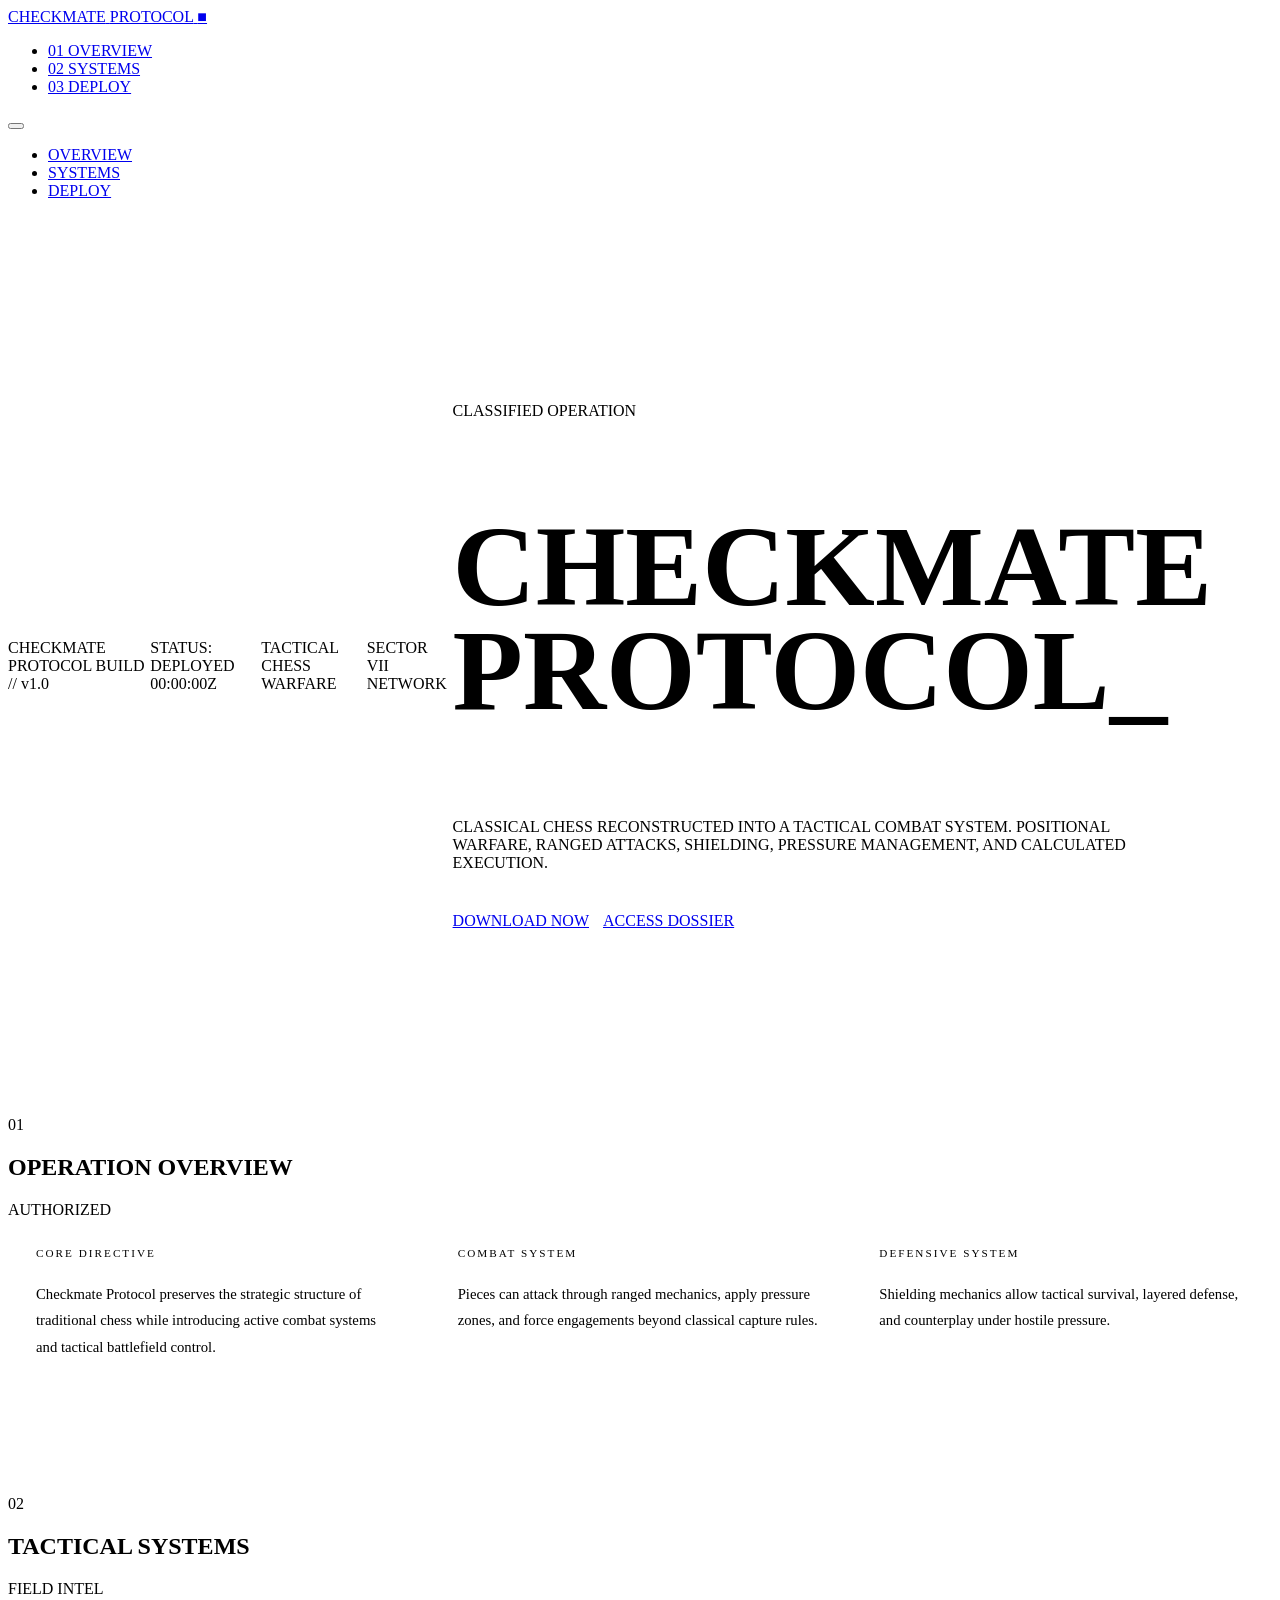
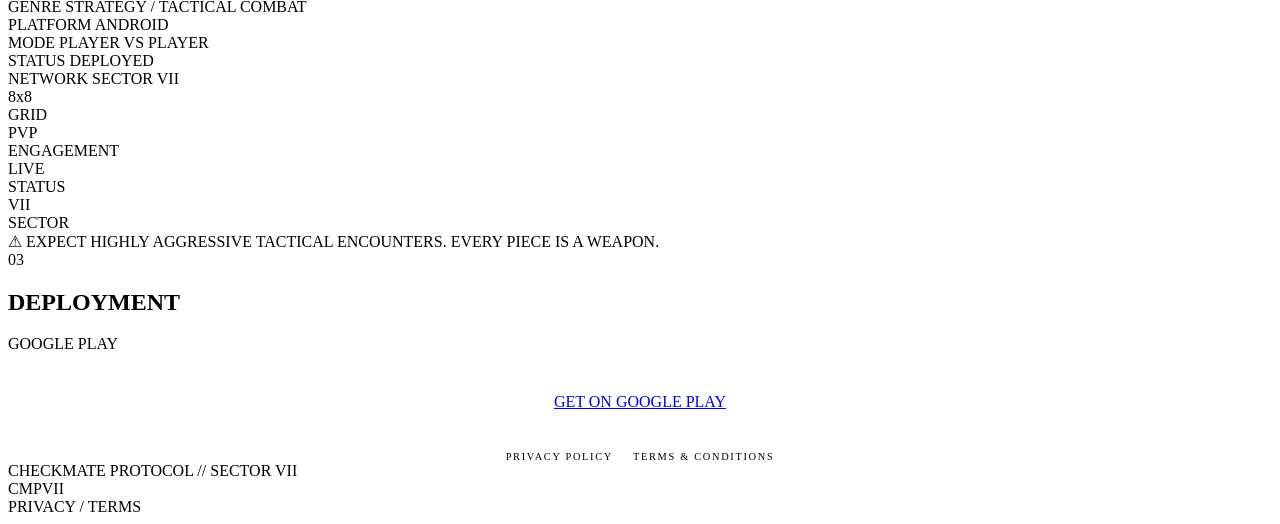
==== blocboy/index.html @ e49cb284 "website updated" ====
<!doctype html>
<html lang="en">
    <head>
        <meta charset="UTF-8" />
        <meta name="viewport" content="width=device-width, initial-scale=1.0" />

        <title>Checkmate Protocol</title>

        <meta
            name="description"
            content="Checkmate Protocol — Tactical chess warfare fused with ranged combat."
        />

        <link rel="stylesheet" href="../style.css" />

        <link rel="preconnect" href="https://fonts.googleapis.com" />
        <link rel="preconnect" href="https://fonts.gstatic.com" crossorigin />

        <link
            href="https://fonts.googleapis.com/css2?family=Share+Tech+Mono&family=Oxanium:wght@300;400;600;700;800&family=Rajdhani:wght@300;400;500;600;700&display=swap"
            rel="stylesheet"
        />

        <style>
            /* ───────────────────────────── */
            /* CHECKMATE PROTOCOL OVERRIDES */
            /* ───────────────────────────── */

            .cmp-hero {
                min-height: 100vh;
                display: flex;
                align-items: center;
                position: relative;
                overflow: hidden;
            }

            .cmp-layout {
                display: grid;
                grid-template-columns: 1.1fr 0.9fr;
                gap: 60px;
                align-items: center;
                width: 100%;
                position: relative;
                z-index: 2;
            }

            .cmp-title {
                font-size: clamp(3.2rem, 9vw, 8rem);
                line-height: 0.9;
            }

            .cmp-sub {
                max-width: 720px;
                margin-top: 28px;
            }

            .cmp-actions {
                display: flex;
                gap: 14px;
                margin-top: 40px;
                flex-wrap: wrap;
            }

            .cmp-visual {
                position: relative;
                width: 100%;
                aspect-ratio: 1;
                max-width: 520px;
                margin-inline: auto;
                border: 1px solid var(--border-hard);
                background: var(--bg-deep);
                overflow: hidden;
            }

            .cmp-visual::before {
                content: "";
                position: absolute;
                inset: 0;
                background: radial-gradient(
                    circle at center,
                    rgba(200, 64, 64, 0.12),
                    transparent 70%
                );
                pointer-events: none;
            }

            .cmp-overlay {
                position: absolute;
                inset: 0;
                background: linear-gradient(
                    to bottom,
                    rgba(0, 0, 0, 0) 0%,
                    rgba(0, 0, 0, 0.4) 100%
                );
                pointer-events: none;
            }

            .cmp-tagline {
                position: absolute;
                bottom: 18px;
                left: 18px;
                font-family: var(--mono);
                font-size: 0.58rem;
                letter-spacing: 0.18em;
                color: var(--text-dim);
            }

            .cmp-status {
                position: absolute;
                top: 18px;
                right: 18px;
                font-family: var(--mono);
                font-size: 0.58rem;
                letter-spacing: 0.16em;
                color: var(--accent);
                display: flex;
                align-items: center;
                gap: 8px;
            }

            .cmp-section {
                position: relative;
            }

            .cmp-grid {
                display: grid;
                grid-template-columns: repeat(3, 1fr);
                gap: 1px;
                background: var(--border-hard);
            }

            .cmp-card {
                background: var(--bg-raised);
                padding: 28px;
                min-height: 220px;
            }

            .cmp-card-title {
                font-family: var(--mono);
                font-size: 0.7rem;
                letter-spacing: 0.18em;
                color: var(--accent);
                margin-bottom: 22px;
            }

            .cmp-card p {
                color: var(--text-muted);
                line-height: 1.8;
                font-size: 0.92rem;
            }

            .cmp-download {
                text-align: center;
                padding-top: 40px;
            }

            .cmp-download .btn-primary {
                min-width: 260px;
                justify-content: center;
            }

            .cmp-legal {
                margin-top: 40px;
                display: flex;
                justify-content: center;
                gap: 20px;
                flex-wrap: wrap;
            }

            .cmp-legal a {
                font-family: var(--mono);
                font-size: 0.65rem;
                letter-spacing: 0.16em;
                color: var(--text-dim);
                text-decoration: none;
                transition: color 0.2s;
            }

            .cmp-legal a:hover {
                color: var(--accent);
            }

            /* ───────────────────────────── */
            /* TABLET */
            /* ───────────────────────────── */

            @media (max-width: 1100px) {
                .cmp-layout {
                    grid-template-columns: 1fr;
                    gap: 50px;
                }

                .cmp-visual {
                    max-width: 440px;
                }

                .cmp-grid {
                    grid-template-columns: 1fr;
                }
            }

            /* ───────────────────────────── */
            /* MOBILE */
            /* ───────────────────────────── */

            /* ── 768px tablet portrait ── */
            @media (max-width: 768px) {
                .cmp-hero {
                    padding: 90px 20px 64px;
                }
                .cmp-title {
                    font-size: clamp(2.6rem, 14vw, 5rem);
                }
                .cmp-sub {
                    font-size: 0.65rem;
                    line-height: 1.9;
                }
                .hud-tr {
                    right: 20px;
                }
                .hud-br {
                    right: 20px;
                }
                .hud-bl {
                    bottom: 44px;
                    left: 20px;
                }
                .cmp-actions {
                    flex-direction: column;
                    width: 100%;
                }
                .cmp-actions a {
                    width: 100%;
                    justify-content: center;
                    text-align: center;
                    display: flex;
                }
                .cmp-visual {
                    max-width: 100%;
                }
                .cmp-card {
                    padding: 22px;
                    min-height: unset;
                }
                .intel-layout {
                    grid-template-columns: 1fr;
                }
                .intel-stats {
                    grid-template-columns: repeat(4, 1fr);
                }
                .stat {
                    padding: 24px 16px;
                }
                .stat-num {
                    font-size: 2rem;
                }
                .dossier-field {
                    grid-template-columns: 130px 1fr;
                }
                .cmp-download .btn-primary {
                    width: 100%;
                    min-width: unset;
                }
                .footer {
                    flex-direction: column;
                    gap: 8px;
                    text-align: center;
                    padding: 18px 20px;
                }
            }

            /* ── 480px mobile ── */
            @media (max-width: 480px) {
                .cmp-hero {
                    padding: 80px 16px 56px;
                    min-height: 100svh;
                }
                .cmp-layout {
                    gap: 36px;
                }
                .cmp-title {
                    font-size: clamp(2.2rem, 16vw, 4rem);
                    line-height: 0.95;
                }
                .hero-divider {
                    margin: 20px 0;
                }
                .cmp-sub {
                    font-size: 0.62rem;
                    margin-bottom: 28px;
                }
                .hud-tl,
                .hud-tr,
                .hud-bl,
                .hud-br {
                    display: none;
                }
                .scroll-indicator {
                    display: none;
                }
                .section-header {
                    margin-bottom: 28px;
                    padding-bottom: 12px;
                }
                .section-title {
                    font-size: 1.2rem;
                    letter-spacing: 0.08em;
                }
                .cmp-visual {
                    max-width: 100%;
                }
                .cmp-tagline,
                .cmp-status {
                    font-size: 0.48rem;
                }
                .cmp-card {
                    padding: 20px 18px;
                }
                .cmp-card p {
                    font-size: 0.84rem;
                }
                .intel-stats {
                    grid-template-columns: 1fr 1fr;
                }
                .stat {
                    padding: 20px 16px;
                }
                .stat-num {
                    font-size: 1.8rem;
                }
                .dossier-field {
                    grid-template-columns: 1fr;
                }
                .field-label {
                    border-right: none;
                    border-bottom: 1px solid var(--border);
                    padding: 10px 16px 6px;
                    font-size: 0.5rem;
                }
                .field-value {
                    padding: 6px 16px 10px;
                    font-size: 0.65rem;
                }
                .cmp-download .btn-primary {
                    width: 100%;
                    min-width: unset;
                }
                .footer {
                    padding: 16px;
                }
                .footer-left,
                .footer-right {
                    font-size: 0.5rem;
                }
            }

            /* ── 360px tiny phones ── */
            @media (max-width: 360px) {
                .cmp-hero {
                    padding: 72px 14px 48px;
                }
                .cmp-title {
                    font-size: clamp(1.9rem, 18vw, 3rem);
                }
                section {
                    padding: 44px 14px;
                }
                .intel {
                    padding: 44px 14px;
                }
            }
        </style>
    </head>

    <body>
        <!-- CURSOR -->

        <div class="cursor" id="cursor"></div>
        <div class="cursor-ring" id="cursorRing"></div>

        <!-- FX -->

        <div class="noise"></div>
        <div class="scanline"></div>

        <!-- NAV -->

        <nav class="nav" id="nav">
            <a href="index.html" class="nav-logo">
                <span class="logo-prefix">CHECKMATE</span>
                <span class="logo-accent">PROTOCOL</span>
                <span class="logo-status blink">■</span>
            </a>

            <ul class="nav-links">
                <li>
                    <a href="#overview" class="nav-link">
                        <span class="nav-num">01</span>
                        OVERVIEW
                    </a>
                </li>

                <li>
                    <a href="#systems" class="nav-link">
                        <span class="nav-num">02</span>
                        SYSTEMS
                    </a>
                </li>

                <li>
                    <a href="#deploy" class="nav-link">
                        <span class="nav-num">03</span>
                        DEPLOY
                    </a>
                </li>
            </ul>

            <!-- MOBILE -->

            <button class="nav-toggle" id="navToggle" aria-label="Toggle menu">
                <span></span>
                <span></span>
                <span></span>
            </button>
        </nav>

        <!-- MOBILE MENU -->

        <div class="mobile-menu" id="mobileMenu">
            <ul>
                <li>
                    <a href="#overview" class="mobile-link"> OVERVIEW </a>
                </li>

                <li>
                    <a href="#systems" class="mobile-link"> SYSTEMS </a>
                </li>

                <li>
                    <a href="#deploy" class="mobile-link"> DEPLOY </a>
                </li>
            </ul>
        </div>

        <!-- HERO -->

        <section class="hero cmp-hero">
            <div class="hero-grid"></div>

            <div class="hero-hud hud-tl">
                <span>CHECKMATE PROTOCOL</span>
                <span>BUILD // v1.0</span>
            </div>

            <div class="hero-hud hud-tr">
                <span>STATUS: <span class="accent">DEPLOYED</span></span>
                <span id="heroTime">00:00:00Z</span>
            </div>

            <div class="hero-hud hud-bl">
                <span>TACTICAL CHESS WARFARE</span>
            </div>

            <div class="hero-hud hud-br">
                <span>SECTOR VII NETWORK</span>
            </div>

            <div class="cmp-layout">
                <!-- LEFT -->

                <div class="hero-content">
                    <div class="hero-tag reveal">CLASSIFIED OPERATION</div>

                    <h1 class="hero-title cmp-title reveal">
                        <span class="line"> CHECKMATE </span>

                        <span class="line hero-vii">
                            PROTOCOL<span class="cursor-blink">_</span>
                        </span>
                    </h1>

                    <div class="hero-divider reveal"></div>

                    <p class="hero-sub cmp-sub reveal">
                        CLASSICAL CHESS RECONSTRUCTED INTO A TACTICAL COMBAT
                        SYSTEM. POSITIONAL WARFARE, RANGED ATTACKS, SHIELDING,
                        PRESSURE MANAGEMENT, AND CALCULATED EXECUTION.
                    </p>

                    <div class="cmp-actions reveal">
                        <a
                            href="https://play.google.com/store/apps/details?id=com.mezzmr.cmp"
                            class="btn-primary"
                            target="_blank"
                            rel="noopener"
                        >
                            DOWNLOAD NOW
                        </a>

                        <a href="#overview" class="btn-ghost">
                            ACCESS DOSSIER
                        </a>
                    </div>
                </div>

                <!-- RIGHT -->

                <div class="cmp-visual reveal">
                    <div class="board-grid"></div>

                    <div class="chessboard-mini" id="chessboardMini"></div>

                    <div class="piece-glow"></div>

                    <div class="cmp-overlay"></div>

                    <div class="cmp-tagline">CHESS // WEAPONIZED</div>

                    <div class="cmp-status">
                        <span class="status-dot active"></span>

                        LIVE ENGAGEMENT
                    </div>
                </div>
            </div>
        </section>

        <!-- OVERVIEW -->

        <section class="cmp-section" id="overview">
            <div class="section-header reveal">
                <span class="section-num">01</span>

                <h2 class="section-title">OPERATION OVERVIEW</h2>

                <span class="section-tag"> AUTHORIZED </span>
            </div>

            <div class="cmp-grid reveal">
                <div class="cmp-card">
                    <div class="cmp-card-title">CORE DIRECTIVE</div>

                    <p>
                        Checkmate Protocol preserves the strategic structure of
                        traditional chess while introducing active combat
                        systems and tactical battlefield control.
                    </p>
                </div>

                <div class="cmp-card">
                    <div class="cmp-card-title">COMBAT SYSTEM</div>

                    <p>
                        Pieces can attack through ranged mechanics, apply
                        pressure zones, and force engagements beyond classical
                        capture rules.
                    </p>
                </div>

                <div class="cmp-card">
                    <div class="cmp-card-title">DEFENSIVE SYSTEM</div>

                    <p>
                        Shielding mechanics allow tactical survival, layered
                        defense, and counterplay under hostile pressure.
                    </p>
                </div>
            </div>
        </section>

        <!-- SYSTEMS -->

        <section class="intel" id="systems">
            <div class="section-header reveal">
                <span class="section-num">02</span>

                <h2 class="section-title">TACTICAL SYSTEMS</h2>

                <span class="section-tag"> FIELD INTEL </span>
            </div>

            <div class="intel-layout reveal">
                <div class="intel-dossier">
                    <div class="dossier-field">
                        <span class="field-label">GENRE</span>
                        <span class="field-value">
                            STRATEGY / TACTICAL COMBAT
                        </span>
                    </div>

                    <div class="dossier-field">
                        <span class="field-label">PLATFORM</span>
                        <span class="field-value"> ANDROID </span>
                    </div>

                    <div class="dossier-field">
                        <span class="field-label">MODE</span>
                        <span class="field-value"> PLAYER VS PLAYER </span>
                    </div>

                    <div class="dossier-field">
                        <span class="field-label">STATUS</span>
                        <span class="field-value accent"> DEPLOYED </span>
                    </div>

                    <div class="dossier-field">
                        <span class="field-label">NETWORK</span>
                        <span class="field-value"> SECTOR VII </span>
                    </div>
                </div>

                <div class="intel-right">
                    <div class="intel-stats">
                        <div class="stat">
                            <div class="stat-num accent">8x8</div>

                            <div class="stat-label">GRID</div>
                        </div>

                        <div class="stat">
                            <div class="stat-num accent">PVP</div>

                            <div class="stat-label">ENGAGEMENT</div>
                        </div>

                        <div class="stat">
                            <div class="stat-num accent">LIVE</div>

                            <div class="stat-label">STATUS</div>
                        </div>

                        <div class="stat">
                            <div class="stat-num accent">VII</div>

                            <div class="stat-label">SECTOR</div>
                        </div>
                    </div>

                    <div class="intel-warning">
                        <span class="warn-icon">⚠</span>

                        <span>
                            EXPECT HIGHLY AGGRESSIVE TACTICAL ENCOUNTERS. EVERY
                            PIECE IS A WEAPON.
                        </span>
                    </div>
                </div>
            </div>
        </section>

        <!-- DEPLOY -->

        <section id="deploy">
            <div class="section-header reveal">
                <span class="section-num">03</span>

                <h2 class="section-title">DEPLOYMENT</h2>

                <span class="section-tag"> GOOGLE PLAY </span>
            </div>

            <div class="cmp-download reveal">
                <a
                    href="https://play.google.com/store/apps/details?id=com.mezzmr.cmp"
                    class="btn-primary btn-play"
                    target="_blank"
                    rel="noopener"
                >
                    GET ON GOOGLE PLAY
                </a>

                <div class="cmp-legal">
                    <a href="privacy-policy.html"> PRIVACY POLICY </a>

                    <a href="terms-of-service.html"> TERMS & CONDITIONS </a>
                </div>
            </div>
        </section>

        <!-- FOOTER -->

        <footer class="footer">
            <div class="footer-left">CHECKMATE PROTOCOL // SECTOR VII</div>

            <div class="footer-logo">CMP<span class="accent">VII</span></div>

            <div class="footer-right">
                <a
                    href="privacy-policy.html"
                    style="color: inherit; text-decoration: none"
                >
                    PRIVACY
                </a>

                /

                <a
                    href="terms-of-service.html"
                    style="color: inherit; text-decoration: none"
                >
                    TERMS
                </a>
            </div>
        </footer>

        <!-- SCRIPT -->

        <script src="../script.js"></script>
    </body>
</html>
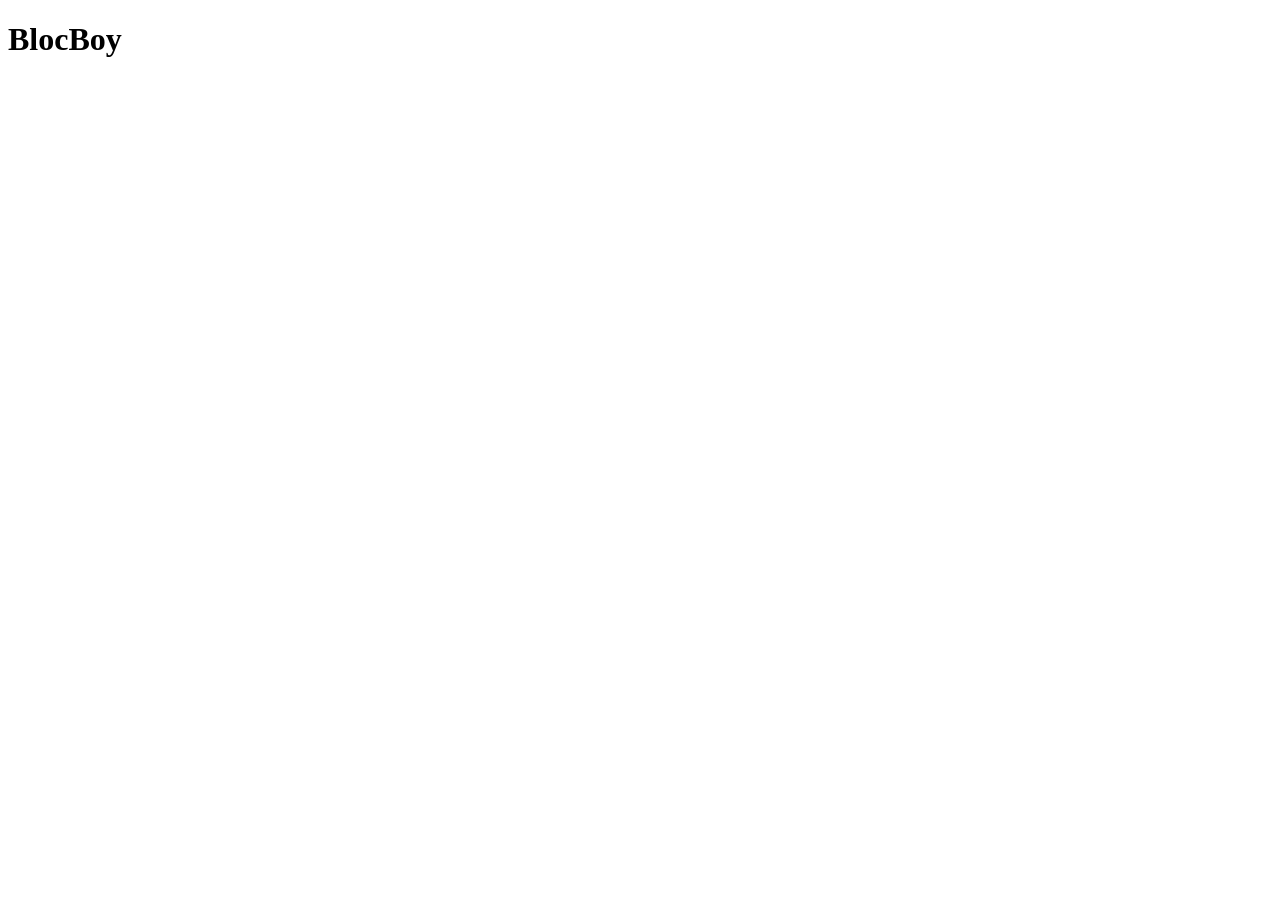
==== commit 334377dc: "website updated" ====
--- a/blocboy/index.html
+++ b/blocboy/index.html
@@ -1,710 +1,11 @@
-<!doctype html>
+<!DOCTYPE html>
 <html lang="en">
     <head>
-        <meta charset="UTF-8" />
-        <meta name="viewport" content="width=device-width, initial-scale=1.0" />
-
-        <title>Checkmate Protocol</title>
-
-        <meta
-            name="description"
-            content="Checkmate Protocol — Tactical chess warfare fused with ranged combat."
-        />
-
-        <link rel="stylesheet" href="../style.css" />
-
-        <link rel="preconnect" href="https://fonts.googleapis.com" />
-        <link rel="preconnect" href="https://fonts.gstatic.com" crossorigin />
-
-        <link
-            href="https://fonts.googleapis.com/css2?family=Share+Tech+Mono&family=Oxanium:wght@300;400;600;700;800&family=Rajdhani:wght@300;400;500;600;700&display=swap"
-            rel="stylesheet"
-        />
-
-        <style>
-            /* ───────────────────────────── */
-            /* CHECKMATE PROTOCOL OVERRIDES */
-            /* ───────────────────────────── */
-
-            .cmp-hero {
-                min-height: 100vh;
-                display: flex;
-                align-items: center;
-                position: relative;
-                overflow: hidden;
-            }
-
-            .cmp-layout {
-                display: grid;
-                grid-template-columns: 1.1fr 0.9fr;
-                gap: 60px;
-                align-items: center;
-                width: 100%;
-                position: relative;
-                z-index: 2;
-            }
-
-            .cmp-title {
-                font-size: clamp(3.2rem, 9vw, 8rem);
-                line-height: 0.9;
-            }
-
-            .cmp-sub {
-                max-width: 720px;
-                margin-top: 28px;
-            }
-
-            .cmp-actions {
-                display: flex;
-                gap: 14px;
-                margin-top: 40px;
-                flex-wrap: wrap;
-            }
-
-            .cmp-visual {
-                position: relative;
-                width: 100%;
-                aspect-ratio: 1;
-                max-width: 520px;
-                margin-inline: auto;
-                border: 1px solid var(--border-hard);
-                background: var(--bg-deep);
-                overflow: hidden;
-            }
-
-            .cmp-visual::before {
-                content: "";
-                position: absolute;
-                inset: 0;
-                background: radial-gradient(
-                    circle at center,
-                    rgba(200, 64, 64, 0.12),
-                    transparent 70%
-                );
-                pointer-events: none;
-            }
-
-            .cmp-overlay {
-                position: absolute;
-                inset: 0;
-                background: linear-gradient(
-                    to bottom,
-                    rgba(0, 0, 0, 0) 0%,
-                    rgba(0, 0, 0, 0.4) 100%
-                );
-                pointer-events: none;
-            }
-
-            .cmp-tagline {
-                position: absolute;
-                bottom: 18px;
-                left: 18px;
-                font-family: var(--mono);
-                font-size: 0.58rem;
-                letter-spacing: 0.18em;
-                color: var(--text-dim);
-            }
-
-            .cmp-status {
-                position: absolute;
-                top: 18px;
-                right: 18px;
-                font-family: var(--mono);
-                font-size: 0.58rem;
-                letter-spacing: 0.16em;
-                color: var(--accent);
-                display: flex;
-                align-items: center;
-                gap: 8px;
-            }
-
-            .cmp-section {
-                position: relative;
-            }
-
-            .cmp-grid {
-                display: grid;
-                grid-template-columns: repeat(3, 1fr);
-                gap: 1px;
-                background: var(--border-hard);
-            }
-
-            .cmp-card {
-                background: var(--bg-raised);
-                padding: 28px;
-                min-height: 220px;
-            }
-
-            .cmp-card-title {
-                font-family: var(--mono);
-                font-size: 0.7rem;
-                letter-spacing: 0.18em;
-                color: var(--accent);
-                margin-bottom: 22px;
-            }
-
-            .cmp-card p {
-                color: var(--text-muted);
-                line-height: 1.8;
-                font-size: 0.92rem;
-            }
-
-            .cmp-download {
-                text-align: center;
-                padding-top: 40px;
-            }
-
-            .cmp-download .btn-primary {
-                min-width: 260px;
-                justify-content: center;
-            }
-
-            .cmp-legal {
-                margin-top: 40px;
-                display: flex;
-                justify-content: center;
-                gap: 20px;
-                flex-wrap: wrap;
-            }
-
-            .cmp-legal a {
-                font-family: var(--mono);
-                font-size: 0.65rem;
-                letter-spacing: 0.16em;
-                color: var(--text-dim);
-                text-decoration: none;
-                transition: color 0.2s;
-            }
-
-            .cmp-legal a:hover {
-                color: var(--accent);
-            }
-
-            /* ───────────────────────────── */
-            /* TABLET */
-            /* ───────────────────────────── */
-
-            @media (max-width: 1100px) {
-                .cmp-layout {
-                    grid-template-columns: 1fr;
-                    gap: 50px;
-                }
-
-                .cmp-visual {
-                    max-width: 440px;
-                }
-
-                .cmp-grid {
-                    grid-template-columns: 1fr;
-                }
-            }
-
-            /* ───────────────────────────── */
-            /* MOBILE */
-            /* ───────────────────────────── */
-
-            /* ── 768px tablet portrait ── */
-            @media (max-width: 768px) {
-                .cmp-hero {
-                    padding: 90px 20px 64px;
-                }
-                .cmp-title {
-                    font-size: clamp(2.6rem, 14vw, 5rem);
-                }
-                .cmp-sub {
-                    font-size: 0.65rem;
-                    line-height: 1.9;
-                }
-                .hud-tr {
-                    right: 20px;
-                }
-                .hud-br {
-                    right: 20px;
-                }
-                .hud-bl {
-                    bottom: 44px;
-                    left: 20px;
-                }
-                .cmp-actions {
-                    flex-direction: column;
-                    width: 100%;
-                }
-                .cmp-actions a {
-                    width: 100%;
-                    justify-content: center;
-                    text-align: center;
-                    display: flex;
-                }
-                .cmp-visual {
-                    max-width: 100%;
-                }
-                .cmp-card {
-                    padding: 22px;
-                    min-height: unset;
-                }
-                .intel-layout {
-                    grid-template-columns: 1fr;
-                }
-                .intel-stats {
-                    grid-template-columns: repeat(4, 1fr);
-                }
-                .stat {
-                    padding: 24px 16px;
-                }
-                .stat-num {
-                    font-size: 2rem;
-                }
-                .dossier-field {
-                    grid-template-columns: 130px 1fr;
-                }
-                .cmp-download .btn-primary {
-                    width: 100%;
-                    min-width: unset;
-                }
-                .footer {
-                    flex-direction: column;
-                    gap: 8px;
-                    text-align: center;
-                    padding: 18px 20px;
-                }
-            }
-
-            /* ── 480px mobile ── */
-            @media (max-width: 480px) {
-                .cmp-hero {
-                    padding: 80px 16px 56px;
-                    min-height: 100svh;
-                }
-                .cmp-layout {
-                    gap: 36px;
-                }
-                .cmp-title {
-                    font-size: clamp(2.2rem, 16vw, 4rem);
-                    line-height: 0.95;
-                }
-                .hero-divider {
-                    margin: 20px 0;
-                }
-                .cmp-sub {
-                    font-size: 0.62rem;
-                    margin-bottom: 28px;
-                }
-                .hud-tl,
-                .hud-tr,
-                .hud-bl,
-                .hud-br {
-                    display: none;
-                }
-                .scroll-indicator {
-                    display: none;
-                }
-                .section-header {
-                    margin-bottom: 28px;
-                    padding-bottom: 12px;
-                }
-                .section-title {
-                    font-size: 1.2rem;
-                    letter-spacing: 0.08em;
-                }
-                .cmp-visual {
-                    max-width: 100%;
-                }
-                .cmp-tagline,
-                .cmp-status {
-                    font-size: 0.48rem;
-                }
-                .cmp-card {
-                    padding: 20px 18px;
-                }
-                .cmp-card p {
-                    font-size: 0.84rem;
-                }
-                .intel-stats {
-                    grid-template-columns: 1fr 1fr;
-                }
-                .stat {
-                    padding: 20px 16px;
-                }
-                .stat-num {
-                    font-size: 1.8rem;
-                }
-                .dossier-field {
-                    grid-template-columns: 1fr;
-                }
-                .field-label {
-                    border-right: none;
-                    border-bottom: 1px solid var(--border);
-                    padding: 10px 16px 6px;
-                    font-size: 0.5rem;
-                }
-                .field-value {
-                    padding: 6px 16px 10px;
-                    font-size: 0.65rem;
-                }
-                .cmp-download .btn-primary {
-                    width: 100%;
-                    min-width: unset;
-                }
-                .footer {
-                    padding: 16px;
-                }
-                .footer-left,
-                .footer-right {
-                    font-size: 0.5rem;
-                }
-            }
-
-            /* ── 360px tiny phones ── */
-            @media (max-width: 360px) {
-                .cmp-hero {
-                    padding: 72px 14px 48px;
-                }
-                .cmp-title {
-                    font-size: clamp(1.9rem, 18vw, 3rem);
-                }
-                section {
-                    padding: 44px 14px;
-                }
-                .intel {
-                    padding: 44px 14px;
-                }
-            }
-        </style>
+        <meta charset="UTF-8">
+        <meta name="viewport" content="width=device-width, initial-scale=1.0">
+        <title>Website</title>
     </head>
-
     <body>
-        <!-- CURSOR -->
-
-        <div class="cursor" id="cursor"></div>
-        <div class="cursor-ring" id="cursorRing"></div>
-
-        <!-- FX -->
-
-        <div class="noise"></div>
-        <div class="scanline"></div>
-
-        <!-- NAV -->
-
-        <nav class="nav" id="nav">
-            <a href="index.html" class="nav-logo">
-                <span class="logo-prefix">CHECKMATE</span>
-                <span class="logo-accent">PROTOCOL</span>
-                <span class="logo-status blink">■</span>
-            </a>
-
-            <ul class="nav-links">
-                <li>
-                    <a href="#overview" class="nav-link">
-                        <span class="nav-num">01</span>
-                        OVERVIEW
-                    </a>
-                </li>
-
-                <li>
-                    <a href="#systems" class="nav-link">
-                        <span class="nav-num">02</span>
-                        SYSTEMS
-                    </a>
-                </li>
-
-                <li>
-                    <a href="#deploy" class="nav-link">
-                        <span class="nav-num">03</span>
-                        DEPLOY
-                    </a>
-                </li>
-            </ul>
-
-            <!-- MOBILE -->
-
-            <button class="nav-toggle" id="navToggle" aria-label="Toggle menu">
-                <span></span>
-                <span></span>
-                <span></span>
-            </button>
-        </nav>
-
-        <!-- MOBILE MENU -->
-
-        <div class="mobile-menu" id="mobileMenu">
-            <ul>
-                <li>
-                    <a href="#overview" class="mobile-link"> OVERVIEW </a>
-                </li>
-
-                <li>
-                    <a href="#systems" class="mobile-link"> SYSTEMS </a>
-                </li>
-
-                <li>
-                    <a href="#deploy" class="mobile-link"> DEPLOY </a>
-                </li>
-            </ul>
-        </div>
-
-        <!-- HERO -->
-
-        <section class="hero cmp-hero">
-            <div class="hero-grid"></div>
-
-            <div class="hero-hud hud-tl">
-                <span>CHECKMATE PROTOCOL</span>
-                <span>BUILD // v1.0</span>
-            </div>
-
-            <div class="hero-hud hud-tr">
-                <span>STATUS: <span class="accent">DEPLOYED</span></span>
-                <span id="heroTime">00:00:00Z</span>
-            </div>
-
-            <div class="hero-hud hud-bl">
-                <span>TACTICAL CHESS WARFARE</span>
-            </div>
-
-            <div class="hero-hud hud-br">
-                <span>SECTOR VII NETWORK</span>
-            </div>
-
-            <div class="cmp-layout">
-                <!-- LEFT -->
-
-                <div class="hero-content">
-                    <div class="hero-tag reveal">CLASSIFIED OPERATION</div>
-
-                    <h1 class="hero-title cmp-title reveal">
-                        <span class="line"> CHECKMATE </span>
-
-                        <span class="line hero-vii">
-                            PROTOCOL<span class="cursor-blink">_</span>
-                        </span>
-                    </h1>
-
-                    <div class="hero-divider reveal"></div>
-
-                    <p class="hero-sub cmp-sub reveal">
-                        CLASSICAL CHESS RECONSTRUCTED INTO A TACTICAL COMBAT
-                        SYSTEM. POSITIONAL WARFARE, RANGED ATTACKS, SHIELDING,
-                        PRESSURE MANAGEMENT, AND CALCULATED EXECUTION.
-                    </p>
-
-                    <div class="cmp-actions reveal">
-                        <a
-                            href="https://play.google.com/store/apps/details?id=com.mezzmr.cmp"
-                            class="btn-primary"
-                            target="_blank"
-                            rel="noopener"
-                        >
-                            DOWNLOAD NOW
-                        </a>
-
-                        <a href="#overview" class="btn-ghost">
-                            ACCESS DOSSIER
-                        </a>
-                    </div>
-                </div>
-
-                <!-- RIGHT -->
-
-                <div class="cmp-visual reveal">
-                    <div class="board-grid"></div>
-
-                    <div class="chessboard-mini" id="chessboardMini"></div>
-
-                    <div class="piece-glow"></div>
-
-                    <div class="cmp-overlay"></div>
-
-                    <div class="cmp-tagline">CHESS // WEAPONIZED</div>
-
-                    <div class="cmp-status">
-                        <span class="status-dot active"></span>
-
-                        LIVE ENGAGEMENT
-                    </div>
-                </div>
-            </div>
-        </section>
-
-        <!-- OVERVIEW -->
-
-        <section class="cmp-section" id="overview">
-            <div class="section-header reveal">
-                <span class="section-num">01</span>
-
-                <h2 class="section-title">OPERATION OVERVIEW</h2>
-
-                <span class="section-tag"> AUTHORIZED </span>
-            </div>
-
-            <div class="cmp-grid reveal">
-                <div class="cmp-card">
-                    <div class="cmp-card-title">CORE DIRECTIVE</div>
-
-                    <p>
-                        Checkmate Protocol preserves the strategic structure of
-                        traditional chess while introducing active combat
-                        systems and tactical battlefield control.
-                    </p>
-                </div>
-
-                <div class="cmp-card">
-                    <div class="cmp-card-title">COMBAT SYSTEM</div>
-
-                    <p>
-                        Pieces can attack through ranged mechanics, apply
-                        pressure zones, and force engagements beyond classical
-                        capture rules.
-                    </p>
-                </div>
-
-                <div class="cmp-card">
-                    <div class="cmp-card-title">DEFENSIVE SYSTEM</div>
-
-                    <p>
-                        Shielding mechanics allow tactical survival, layered
-                        defense, and counterplay under hostile pressure.
-                    </p>
-                </div>
-            </div>
-        </section>
-
-        <!-- SYSTEMS -->
-
-        <section class="intel" id="systems">
-            <div class="section-header reveal">
-                <span class="section-num">02</span>
-
-                <h2 class="section-title">TACTICAL SYSTEMS</h2>
-
-                <span class="section-tag"> FIELD INTEL </span>
-            </div>
-
-            <div class="intel-layout reveal">
-                <div class="intel-dossier">
-                    <div class="dossier-field">
-                        <span class="field-label">GENRE</span>
-                        <span class="field-value">
-                            STRATEGY / TACTICAL COMBAT
-                        </span>
-                    </div>
-
-                    <div class="dossier-field">
-                        <span class="field-label">PLATFORM</span>
-                        <span class="field-value"> ANDROID </span>
-                    </div>
-
-                    <div class="dossier-field">
-                        <span class="field-label">MODE</span>
-                        <span class="field-value"> PLAYER VS PLAYER </span>
-                    </div>
-
-                    <div class="dossier-field">
-                        <span class="field-label">STATUS</span>
-                        <span class="field-value accent"> DEPLOYED </span>
-                    </div>
-
-                    <div class="dossier-field">
-                        <span class="field-label">NETWORK</span>
-                        <span class="field-value"> SECTOR VII </span>
-                    </div>
-                </div>
-
-                <div class="intel-right">
-                    <div class="intel-stats">
-                        <div class="stat">
-                            <div class="stat-num accent">8x8</div>
-
-                            <div class="stat-label">GRID</div>
-                        </div>
-
-                        <div class="stat">
-                            <div class="stat-num accent">PVP</div>
-
-                            <div class="stat-label">ENGAGEMENT</div>
-                        </div>
-
-                        <div class="stat">
-                            <div class="stat-num accent">LIVE</div>
-
-                            <div class="stat-label">STATUS</div>
-                        </div>
-
-                        <div class="stat">
-                            <div class="stat-num accent">VII</div>
-
-                            <div class="stat-label">SECTOR</div>
-                        </div>
-                    </div>
-
-                    <div class="intel-warning">
-                        <span class="warn-icon">⚠</span>
-
-                        <span>
-                            EXPECT HIGHLY AGGRESSIVE TACTICAL ENCOUNTERS. EVERY
-                            PIECE IS A WEAPON.
-                        </span>
-                    </div>
-                </div>
-            </div>
-        </section>
-
-        <!-- DEPLOY -->
-
-        <section id="deploy">
-            <div class="section-header reveal">
-                <span class="section-num">03</span>
-
-                <h2 class="section-title">DEPLOYMENT</h2>
-
-                <span class="section-tag"> GOOGLE PLAY </span>
-            </div>
-
-            <div class="cmp-download reveal">
-                <a
-                    href="https://play.google.com/store/apps/details?id=com.mezzmr.cmp"
-                    class="btn-primary btn-play"
-                    target="_blank"
-                    rel="noopener"
-                >
-                    GET ON GOOGLE PLAY
-                </a>
-
-                <div class="cmp-legal">
-                    <a href="privacy-policy.html"> PRIVACY POLICY </a>
-
-                    <a href="terms-of-service.html"> TERMS & CONDITIONS </a>
-                </div>
-            </div>
-        </section>
-
-        <!-- FOOTER -->
-
-        <footer class="footer">
-            <div class="footer-left">CHECKMATE PROTOCOL // SECTOR VII</div>
-
-            <div class="footer-logo">CMP<span class="accent">VII</span></div>
-
-            <div class="footer-right">
-                <a
-                    href="privacy-policy.html"
-                    style="color: inherit; text-decoration: none"
-                >
-                    PRIVACY
-                </a>
-
-                /
-
-                <a
-                    href="terms-of-service.html"
-                    style="color: inherit; text-decoration: none"
-                >
-                    TERMS
-                </a>
-            </div>
-        </footer>
-
-        <!-- SCRIPT -->
-
-        <script src="../script.js"></script>
+        <h1>BlocBoy</h1>
     </body>
-</html>
+</html>
